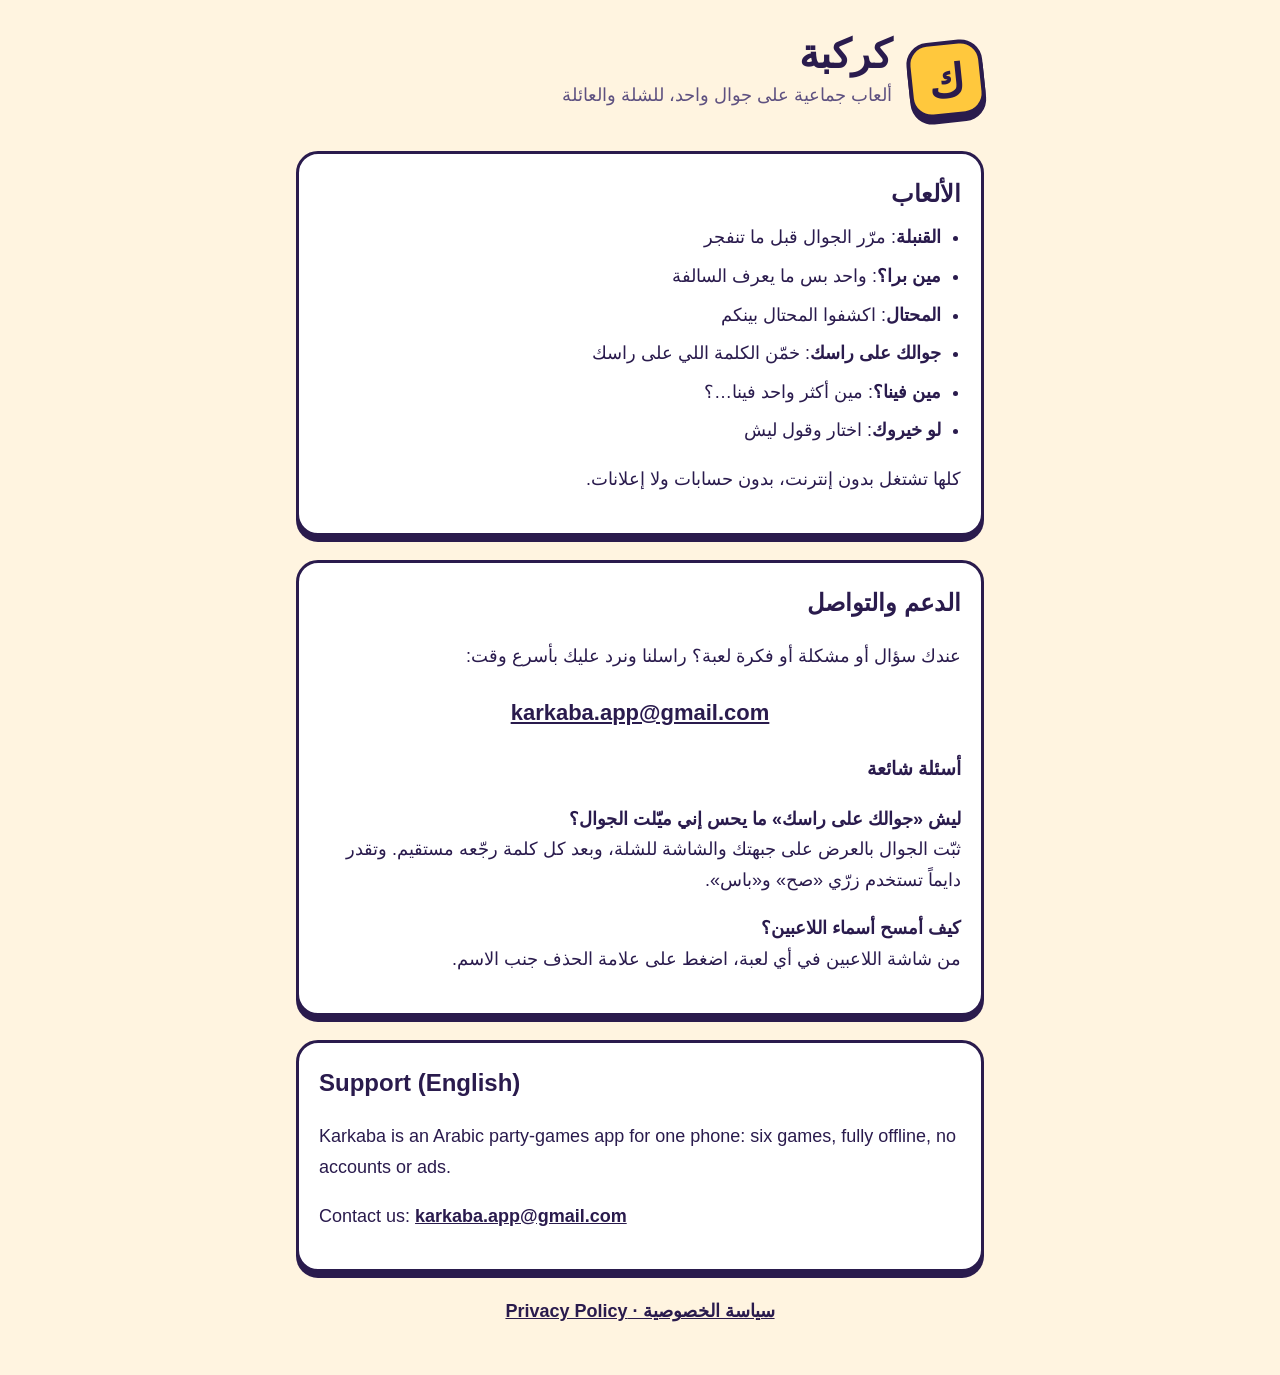
==== index.html @ 84eb588e "Support and privacy pages for the App Store listing" ====
<!doctype html>
<html lang="ar" dir="rtl">
<head>
<meta charset="utf-8">
<meta name="viewport" content="width=device-width, initial-scale=1">
<title>كركبة · ألعاب جماعية</title>
<link rel="stylesheet" href="style.css">
</head>
<body>
<main>
  <header class="hero">
    <div class="sticker">ك</div>
    <div>
      <h1>كركبة</h1>
      <p class="muted">ألعاب جماعية على جوال واحد، للشلة والعائلة</p>
    </div>
  </header>

  <section class="card">
    <h2>الألعاب</h2>
    <ul>
      <li><strong>القنبلة</strong>: مرّر الجوال قبل ما تنفجر</li>
      <li><strong>مين برا؟</strong>: واحد بس ما يعرف السالفة</li>
      <li><strong>المحتال</strong>: اكشفوا المحتال بينكم</li>
      <li><strong>جوالك على راسك</strong>: خمّن الكلمة اللي على راسك</li>
      <li><strong>مين فينا؟</strong>: مين أكثر واحد فينا…؟</li>
      <li><strong>لو خيروك</strong>: اختار وقول ليش</li>
    </ul>
    <p>كلها تشتغل بدون إنترنت، بدون حسابات ولا إعلانات.</p>
  </section>

  <section class="card" id="support">
    <h2>الدعم والتواصل</h2>
    <p>عندك سؤال أو مشكلة أو فكرة لعبة؟ راسلنا ونرد عليك بأسرع وقت:</p>
    <p class="email"><a href="mailto:karkaba.app@gmail.com" dir="ltr">karkaba.app@gmail.com</a></p>
    <h3>أسئلة شائعة</h3>
    <p><strong>ليش «جوالك على راسك» ما يحس إني ميّلت الجوال؟</strong><br>
    ثبّت الجوال بالعرض على جبهتك والشاشة للشلة، وبعد كل كلمة رجّعه مستقيم. وتقدر دايماً تستخدم زرّي «صح» و«باس».</p>
    <p><strong>كيف أمسح أسماء اللاعبين؟</strong><br>
    من شاشة اللاعبين في أي لعبة، اضغط على علامة الحذف جنب الاسم.</p>
  </section>

  <section class="card" lang="en" dir="ltr">
    <h2>Support (English)</h2>
    <p>Karkaba is an Arabic party-games app for one phone: six games, fully offline, no accounts or ads.</p>
    <p>Contact us: <a href="mailto:karkaba.app@gmail.com">karkaba.app@gmail.com</a></p>
  </section>

  <footer><a href="privacy.html">سياسة الخصوصية · Privacy Policy</a></footer>
</main>
</body>
</html>
---- style.css ----
/* The app's look (docs/design.md): cream page, ink text, sticker cards. */
:root {
  --cream: #fff4e0;
  --ink: #2a1b4d;
  --ink-soft: #5e5180;
  --sun: #ffc83d;
  --white: #ffffff;
}

* { box-sizing: border-box; }

body {
  margin: 0;
  background: var(--cream);
  color: var(--ink);
  font-family: "Baloo Bhaijaan 2", "Segoe UI", Tahoma, sans-serif;
  font-size: 18px;
  line-height: 1.7;
}

main { max-width: 720px; margin: 0 auto; padding: 24px 16px 48px; }

h1 { font-size: 40px; line-height: 1.1; margin: 0; }
h2 { font-size: 24px; margin: 0 0 8px; }
h3 { font-size: 19px; margin: 20px 0 4px; }
.muted { color: var(--ink-soft); margin: 4px 0 16px; }
a { color: var(--ink); font-weight: 700; }

.hero { display: flex; align-items: center; gap: 16px; margin: 8px 0 24px; }
.sticker {
  width: 76px; height: 76px; flex: none;
  display: grid; place-items: center;
  background: var(--sun); border: 4px solid var(--ink); border-radius: 22px;
  box-shadow: 0 6px 0 var(--ink);
  font-size: 44px; font-weight: 800; transform: rotate(-6deg);
}

.card {
  background: var(--white);
  border: 3px solid var(--ink); border-radius: 22px;
  box-shadow: 0 6px 0 var(--ink);
  padding: 20px; margin: 0 0 24px;
}
.card ul { padding-inline-start: 20px; margin: 8px 0; }
.card li { margin: 0 0 8px; }
.email { font-size: 22px; text-align: center; }

footer { text-align: center; margin-top: 8px; }
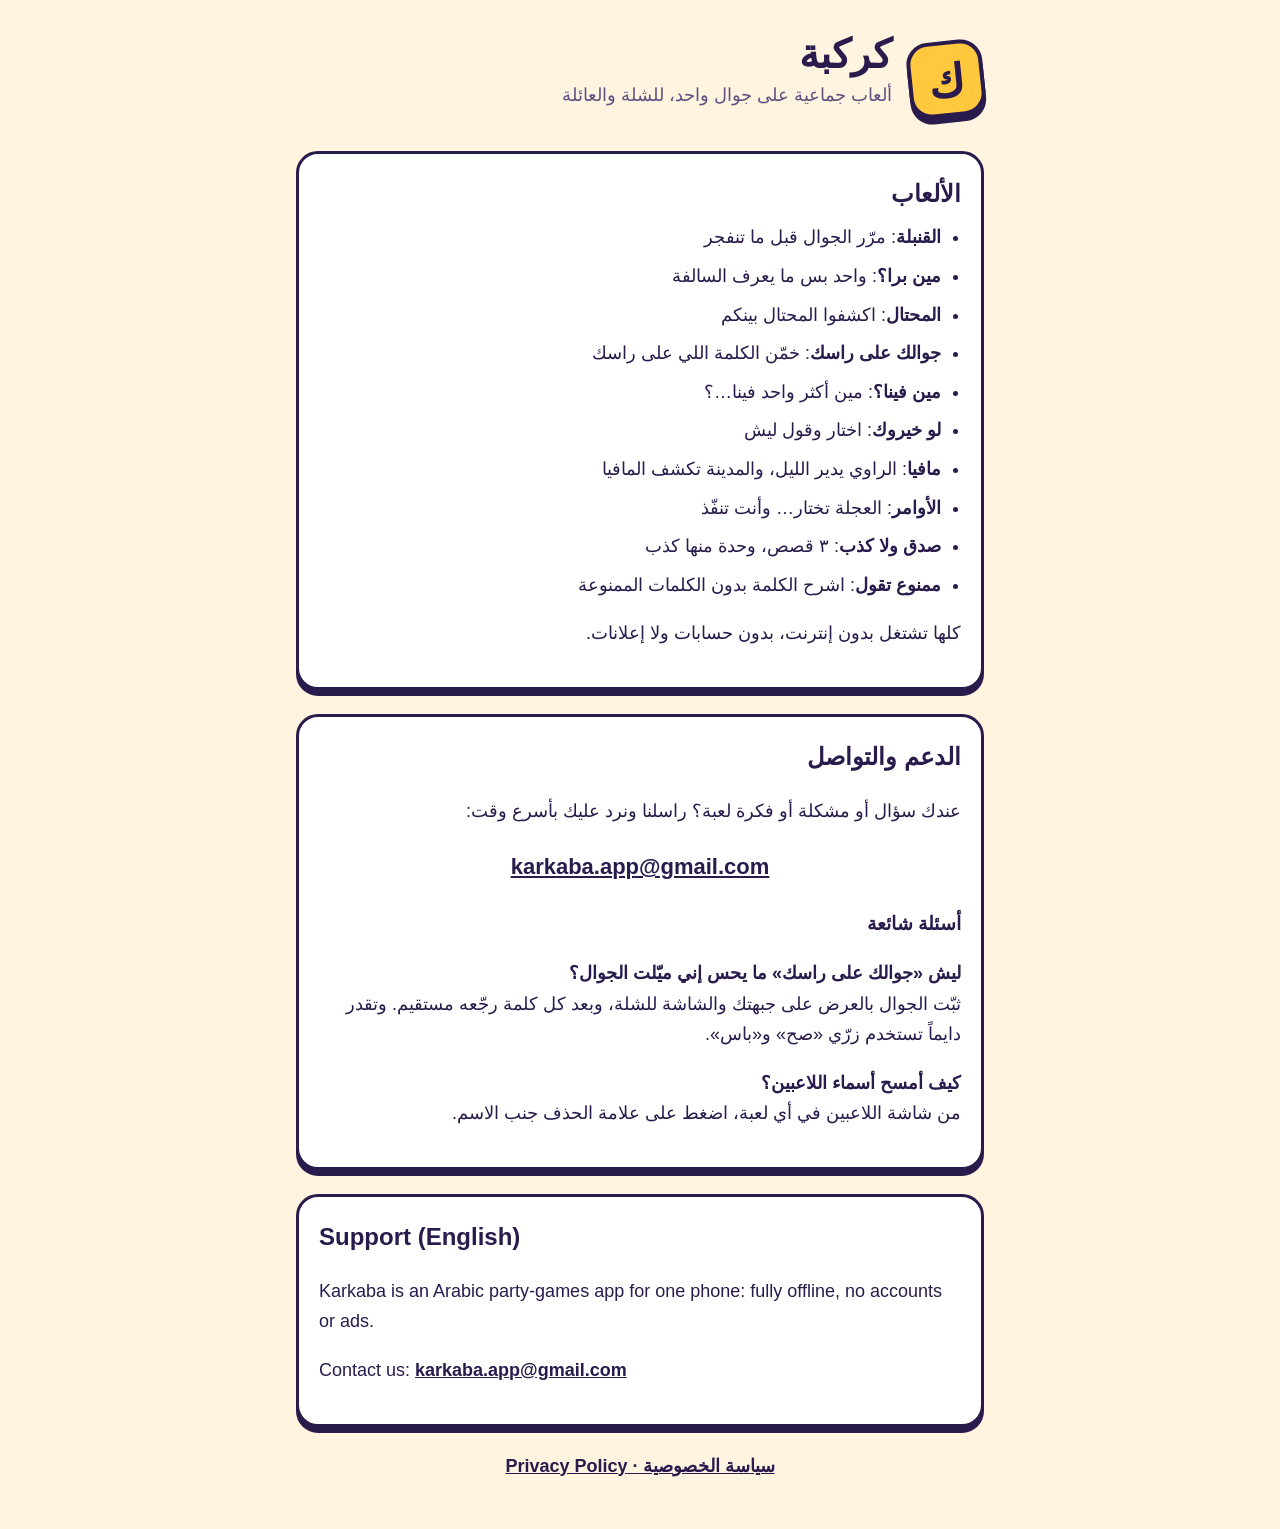
==== commit 911195c5: "Support page: all the games, no count Co-Authored-By: Claude Opus 5.5 <noreply@anthropic.com>" ====
--- a/index.html
+++ b/index.html
@@ -25,6 +25,10 @@
       <li><strong>جوالك على راسك</strong>: خمّن الكلمة اللي على راسك</li>
       <li><strong>مين فينا؟</strong>: مين أكثر واحد فينا…؟</li>
       <li><strong>لو خيروك</strong>: اختار وقول ليش</li>
+      <li><strong>مافيا</strong>: الراوي يدير الليل، والمدينة تكشف المافيا</li>
+      <li><strong>الأوامر</strong>: العجلة تختار… وأنت تنفّذ</li>
+      <li><strong>صدق ولا كذب</strong>: ٣ قصص، وحدة منها كذب</li>
+      <li><strong>ممنوع تقول</strong>: اشرح الكلمة بدون الكلمات الممنوعة</li>
     </ul>
     <p>كلها تشتغل بدون إنترنت، بدون حسابات ولا إعلانات.</p>
   </section>
@@ -42,7 +46,7 @@
 
   <section class="card" lang="en" dir="ltr">
     <h2>Support (English)</h2>
-    <p>Karkaba is an Arabic party-games app for one phone: six games, fully offline, no accounts or ads.</p>
+    <p>Karkaba is an Arabic party-games app for one phone: fully offline, no accounts or ads.</p>
     <p>Contact us: <a href="mailto:karkaba.app@gmail.com">karkaba.app@gmail.com</a></p>
   </section>
 
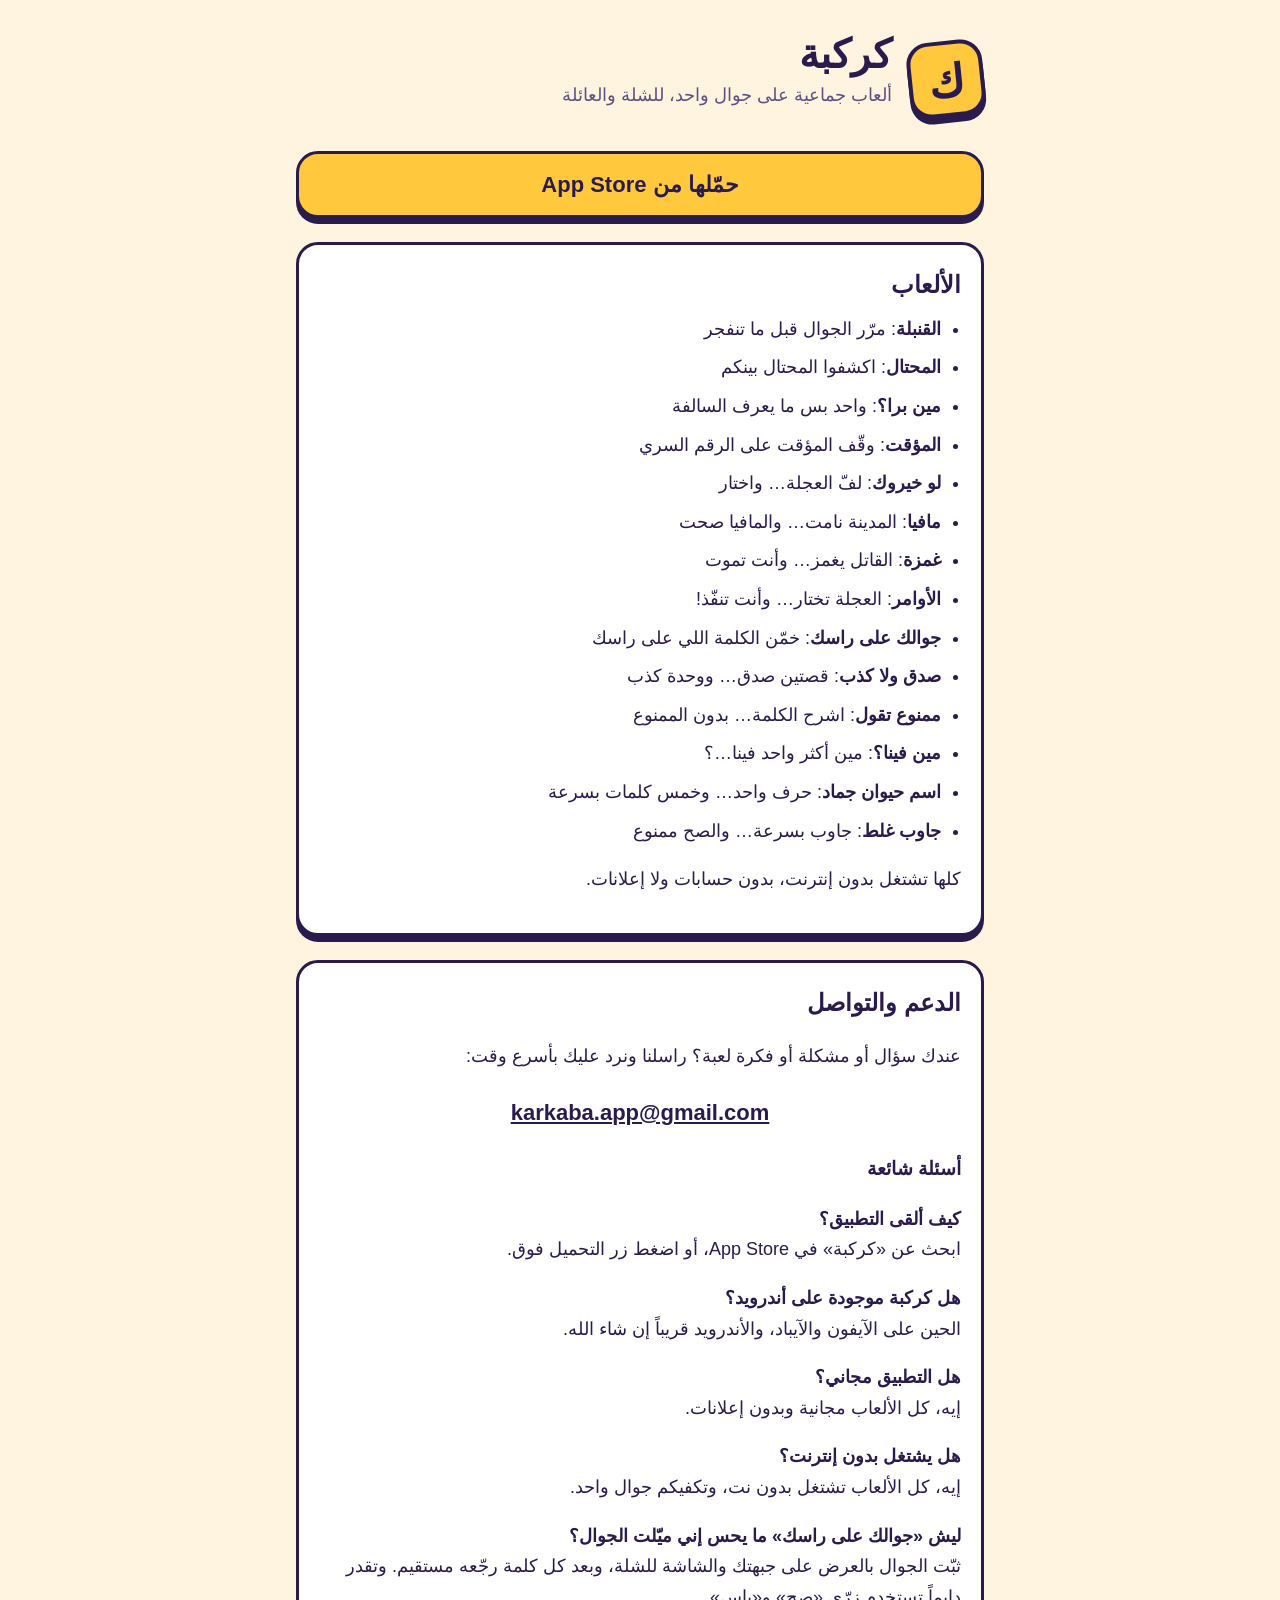
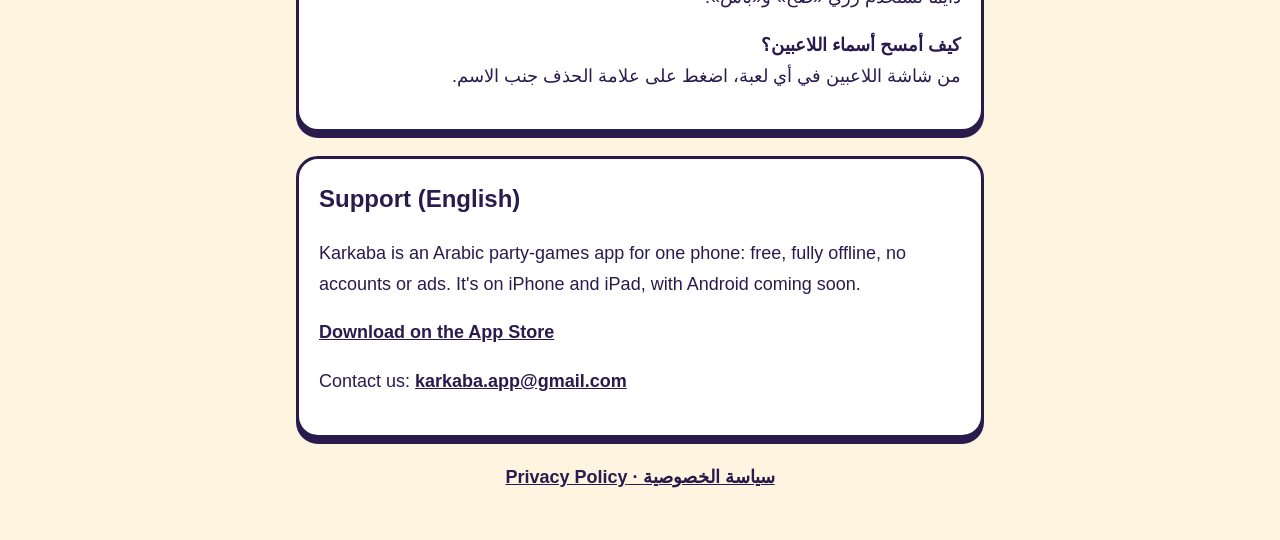
==== commit 54a32c2e: "Support page: every game, App Store button, common questions; privacy: game settings Co-Authored-By:" ====
--- a/index.html
+++ b/index.html
@@ -16,19 +16,25 @@
     </div>
   </header>
 
+  <a class="download" href="https://apps.apple.com/app/id6822246811">حمّلها من App Store</a>
+
   <section class="card">
     <h2>الألعاب</h2>
     <ul>
       <li><strong>القنبلة</strong>: مرّر الجوال قبل ما تنفجر</li>
+      <li><strong>المحتال</strong>: اكشفوا المحتال بينكم</li>
       <li><strong>مين برا؟</strong>: واحد بس ما يعرف السالفة</li>
-      <li><strong>المحتال</strong>: اكشفوا المحتال بينكم</li>
+      <li><strong>المؤقت</strong>: وقّف المؤقت على الرقم السري</li>
+      <li><strong>لو خيروك</strong>: لفّ العجلة… واختار</li>
+      <li><strong>مافيا</strong>: المدينة نامت… والمافيا صحت</li>
+      <li><strong>غمزة</strong>: القاتل يغمز… وأنت تموت</li>
+      <li><strong>الأوامر</strong>: العجلة تختار… وأنت تنفّذ!</li>
       <li><strong>جوالك على راسك</strong>: خمّن الكلمة اللي على راسك</li>
+      <li><strong>صدق ولا كذب</strong>: قصتين صدق… ووحدة كذب</li>
+      <li><strong>ممنوع تقول</strong>: اشرح الكلمة… بدون الممنوع</li>
       <li><strong>مين فينا؟</strong>: مين أكثر واحد فينا…؟</li>
-      <li><strong>لو خيروك</strong>: اختار وقول ليش</li>
-      <li><strong>مافيا</strong>: الراوي يدير الليل، والمدينة تكشف المافيا</li>
-      <li><strong>الأوامر</strong>: العجلة تختار… وأنت تنفّذ</li>
-      <li><strong>صدق ولا كذب</strong>: ٣ قصص، وحدة منها كذب</li>
-      <li><strong>ممنوع تقول</strong>: اشرح الكلمة بدون الكلمات الممنوعة</li>
+      <li><strong>اسم حيوان جماد</strong>: حرف واحد… وخمس كلمات بسرعة</li>
+      <li><strong>جاوب غلط</strong>: جاوب بسرعة… والصح ممنوع</li>
     </ul>
     <p>كلها تشتغل بدون إنترنت، بدون حسابات ولا إعلانات.</p>
   </section>
@@ -38,6 +44,14 @@
     <p>عندك سؤال أو مشكلة أو فكرة لعبة؟ راسلنا ونرد عليك بأسرع وقت:</p>
     <p class="email"><a href="mailto:karkaba.app@gmail.com" dir="ltr">karkaba.app@gmail.com</a></p>
     <h3>أسئلة شائعة</h3>
+    <p><strong>كيف ألقى التطبيق؟</strong><br>
+    ابحث عن «كركبة» في App Store، أو اضغط زر التحميل فوق.</p>
+    <p><strong>هل كركبة موجودة على أندرويد؟</strong><br>
+    الحين على الآيفون والآيباد، والأندرويد قريباً إن شاء الله.</p>
+    <p><strong>هل التطبيق مجاني؟</strong><br>
+    إيه، كل الألعاب مجانية وبدون إعلانات.</p>
+    <p><strong>هل يشتغل بدون إنترنت؟</strong><br>
+    إيه، كل الألعاب تشتغل بدون نت، وتكفيكم جوال واحد.</p>
     <p><strong>ليش «جوالك على راسك» ما يحس إني ميّلت الجوال؟</strong><br>
     ثبّت الجوال بالعرض على جبهتك والشاشة للشلة، وبعد كل كلمة رجّعه مستقيم. وتقدر دايماً تستخدم زرّي «صح» و«باس».</p>
     <p><strong>كيف أمسح أسماء اللاعبين؟</strong><br>
@@ -46,7 +60,8 @@
 
   <section class="card" lang="en" dir="ltr">
     <h2>Support (English)</h2>
-    <p>Karkaba is an Arabic party-games app for one phone: fully offline, no accounts or ads.</p>
+    <p>Karkaba is an Arabic party-games app for one phone: free, fully offline, no accounts or ads. It's on iPhone and iPad, with Android coming soon.</p>
+    <p><a href="https://apps.apple.com/app/id6822246811">Download on the App Store</a></p>
     <p>Contact us: <a href="mailto:karkaba.app@gmail.com">karkaba.app@gmail.com</a></p>
   </section>
 
--- a/style.css
+++ b/style.css
@@ -45,4 +45,12 @@
 .card li { margin: 0 0 8px; }
 .email { font-size: 22px; text-align: center; }
 
+.download {
+  display: block; text-align: center; text-decoration: none;
+  background: var(--sun); border: 3px solid var(--ink); border-radius: 22px;
+  box-shadow: 0 6px 0 var(--ink);
+  padding: 12px 20px; margin: 0 0 24px;
+  font-size: 22px; font-weight: 800;
+}
+
 footer { text-align: center; margin-top: 8px; }
